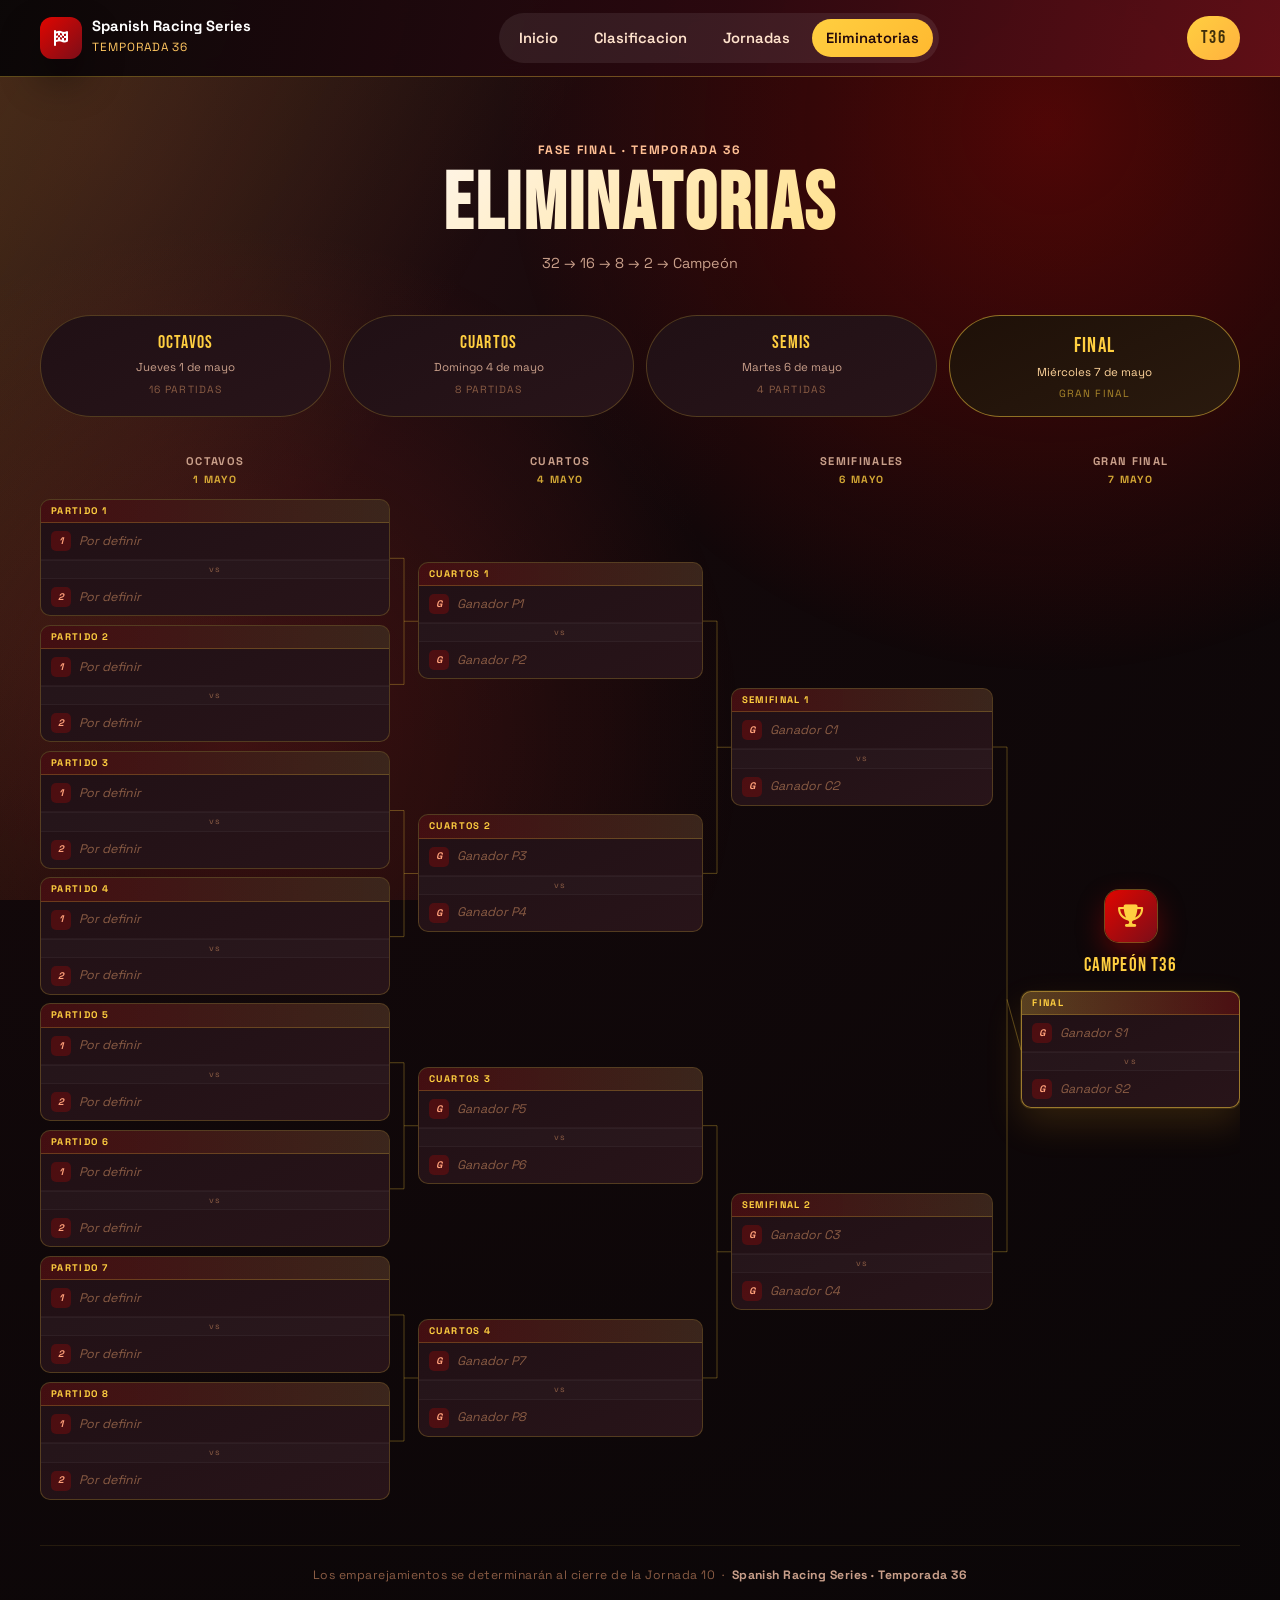
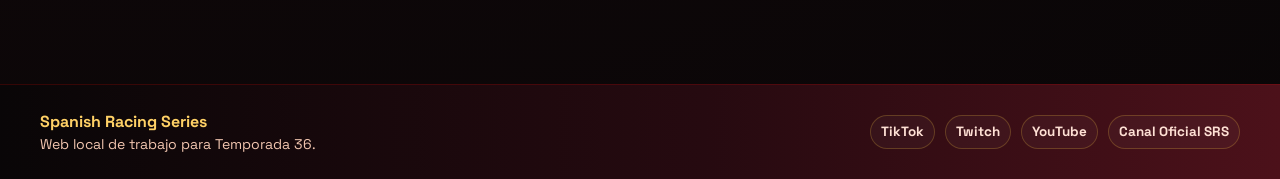
==== eliminatorias.html @ 6d442cb9 "miercoles 29 de abril, ultima jornada antes de las eliminatorias. Subimos commit con eliminatorias c" ====
<!DOCTYPE html>
<html lang="es">

<head>
    <meta charset="UTF-8">
    <meta name="viewport" content="width=device-width, initial-scale=1.0">
    <title>Spanish Racing Series - Eliminatorias T36</title>
    <link rel="stylesheet" href="css/eliminatorias.css">
    <link rel="preconnect" href="https://fonts.googleapis.com">
    <link rel="preconnect" href="https://fonts.gstatic.com" crossorigin>
    <link href="https://fonts.googleapis.com/css2?family=Bebas+Neue&family=Space+Grotesk:wght@400;600;700&display=swap" rel="stylesheet">
    <link rel="stylesheet" href="https://cdnjs.cloudflare.com/ajax/libs/font-awesome/6.4.0/css/all.min.css">
</head>

<body>

    <div class="bg-layer" aria-hidden="true"></div>

    <!-- Header -->
    <header class="main-header">
        <div class="container header-wrap">
            <a class="brand" href="index.html">
                <span class="brand-mark"><i class="fas fa-flag-checkered"></i></span>
                <span class="brand-text">
                    <strong>Spanish Racing Series</strong>
                    <small>Temporada 36</small>
                </span>
            </a>
            <nav class="main-nav" aria-label="Principal">
                <a href="index.html">Inicio</a>
                <a href="index.html#clasificacion">Clasificacion</a>
                <a href="index.html#jornadas">Jornadas</a>
                <a href="eliminatorias.html" class="active">Eliminatorias</a>
            </nav>
            <div class="season-chip">T36</div>
        </div>
    </header>

    <main>
        <section class="elim-section">
            <div class="container">

                <!-- Cabecera -->
                <div class="elim-header">
                    <p class="elim-kicker">Fase final · Temporada 36</p>
                    <h1 class="elim-title">Eliminatorias</h1>
                    <p class="elim-sub">32 → 16 → 8 → 2 → Campeón</p>
                </div>

                <!-- Phase pills -->
                <div class="phases">
                    <div class="phase-pill">
                        <div class="phase-name">Octavos</div>
                        <div class="phase-date">Jueves 1 de mayo</div>
                        <div class="phase-icon">16 partidas</div>
                    </div>
                    <div class="phase-pill">
                        <div class="phase-name">Cuartos</div>
                        <div class="phase-date">Domingo 4 de mayo</div>
                        <div class="phase-icon">8 partidas</div>
                    </div>
                    <div class="phase-pill">
                        <div class="phase-name">Semis</div>
                        <div class="phase-date">Martes 6 de mayo</div>
                        <div class="phase-icon">4 partidas</div>
                    </div>
                    <div class="phase-pill phase-pill--final">
                        <div class="phase-name">Final</div>
                        <div class="phase-date">Miércoles 7 de mayo</div>
                        <div class="phase-icon">Gran Final</div>
                    </div>
                </div>

                <!-- Bracket -->
                <div class="bracket-wrap">
                    <div class="bracket">

                        <!-- ===== OCTAVOS ===== -->
                        <div class="col col--octavos">
                            <div class="col-label">Octavos <span>1 mayo</span></div>
                            <div class="match-group">

                                <div class="match" id="oct-1">
                                    <div class="match-header">Partido 1</div>
                                    <div class="match-slot tbd">
                                        <span class="slot-seed">1</span>
                                        <span class="slot-name">Por definir</span>
                                    </div>
                                    <div class="vs-divider">vs</div>
                                    <div class="match-slot tbd">
                                        <span class="slot-seed">2</span>
                                        <span class="slot-name">Por definir</span>
                                    </div>
                                </div>

                                <div class="match" id="oct-2">
                                    <div class="match-header">Partido 2</div>
                                    <div class="match-slot tbd">
                                        <span class="slot-seed">1</span>
                                        <span class="slot-name">Por definir</span>
                                    </div>
                                    <div class="vs-divider">vs</div>
                                    <div class="match-slot tbd">
                                        <span class="slot-seed">2</span>
                                        <span class="slot-name">Por definir</span>
                                    </div>
                                </div>

                                <div class="match" id="oct-3">
                                    <div class="match-header">Partido 3</div>
                                    <div class="match-slot tbd">
                                        <span class="slot-seed">1</span>
                                        <span class="slot-name">Por definir</span>
                                    </div>
                                    <div class="vs-divider">vs</div>
                                    <div class="match-slot tbd">
                                        <span class="slot-seed">2</span>
                                        <span class="slot-name">Por definir</span>
                                    </div>
                                </div>

                                <div class="match" id="oct-4">
                                    <div class="match-header">Partido 4</div>
                                    <div class="match-slot tbd">
                                        <span class="slot-seed">1</span>
                                        <span class="slot-name">Por definir</span>
                                    </div>
                                    <div class="vs-divider">vs</div>
                                    <div class="match-slot tbd">
                                        <span class="slot-seed">2</span>
                                        <span class="slot-name">Por definir</span>
                                    </div>
                                </div>

                                <div class="match" id="oct-5">
                                    <div class="match-header">Partido 5</div>
                                    <div class="match-slot tbd">
                                        <span class="slot-seed">1</span>
                                        <span class="slot-name">Por definir</span>
                                    </div>
                                    <div class="vs-divider">vs</div>
                                    <div class="match-slot tbd">
                                        <span class="slot-seed">2</span>
                                        <span class="slot-name">Por definir</span>
                                    </div>
                                </div>

                                <div class="match" id="oct-6">
                                    <div class="match-header">Partido 6</div>
                                    <div class="match-slot tbd">
                                        <span class="slot-seed">1</span>
                                        <span class="slot-name">Por definir</span>
                                    </div>
                                    <div class="vs-divider">vs</div>
                                    <div class="match-slot tbd">
                                        <span class="slot-seed">2</span>
                                        <span class="slot-name">Por definir</span>
                                    </div>
                                </div>

                                <div class="match" id="oct-7">
                                    <div class="match-header">Partido 7</div>
                                    <div class="match-slot tbd">
                                        <span class="slot-seed">1</span>
                                        <span class="slot-name">Por definir</span>
                                    </div>
                                    <div class="vs-divider">vs</div>
                                    <div class="match-slot tbd">
                                        <span class="slot-seed">2</span>
                                        <span class="slot-name">Por definir</span>
                                    </div>
                                </div>

                                <div class="match" id="oct-8">
                                    <div class="match-header">Partido 8</div>
                                    <div class="match-slot tbd">
                                        <span class="slot-seed">1</span>
                                        <span class="slot-name">Por definir</span>
                                    </div>
                                    <div class="vs-divider">vs</div>
                                    <div class="match-slot tbd">
                                        <span class="slot-seed">2</span>
                                        <span class="slot-name">Por definir</span>
                                    </div>
                                </div>

                            </div>
                        </div>

                        <!-- Conector Octavos → Cuartos -->
                        <div class="connector-col" id="conn-oct-cua"></div>

                        <!-- ===== CUARTOS ===== -->
                        <div class="col col--cuartos">
                            <div class="col-label">Cuartos <span>4 mayo</span></div>
                            <div class="match-group">

                                <div class="match" id="cua-1">
                                    <div class="match-header">Cuartos 1</div>
                                    <div class="match-slot tbd">
                                        <span class="slot-seed">G</span>
                                        <span class="slot-name">Ganador P1</span>
                                    </div>
                                    <div class="vs-divider">vs</div>
                                    <div class="match-slot tbd">
                                        <span class="slot-seed">G</span>
                                        <span class="slot-name">Ganador P2</span>
                                    </div>
                                </div>

                                <div class="match" id="cua-2">
                                    <div class="match-header">Cuartos 2</div>
                                    <div class="match-slot tbd">
                                        <span class="slot-seed">G</span>
                                        <span class="slot-name">Ganador P3</span>
                                    </div>
                                    <div class="vs-divider">vs</div>
                                    <div class="match-slot tbd">
                                        <span class="slot-seed">G</span>
                                        <span class="slot-name">Ganador P4</span>
                                    </div>
                                </div>

                                <div class="match" id="cua-3">
                                    <div class="match-header">Cuartos 3</div>
                                    <div class="match-slot tbd">
                                        <span class="slot-seed">G</span>
                                        <span class="slot-name">Ganador P5</span>
                                    </div>
                                    <div class="vs-divider">vs</div>
                                    <div class="match-slot tbd">
                                        <span class="slot-seed">G</span>
                                        <span class="slot-name">Ganador P6</span>
                                    </div>
                                </div>

                                <div class="match" id="cua-4">
                                    <div class="match-header">Cuartos 4</div>
                                    <div class="match-slot tbd">
                                        <span class="slot-seed">G</span>
                                        <span class="slot-name">Ganador P7</span>
                                    </div>
                                    <div class="vs-divider">vs</div>
                                    <div class="match-slot tbd">
                                        <span class="slot-seed">G</span>
                                        <span class="slot-name">Ganador P8</span>
                                    </div>
                                </div>

                            </div>
                        </div>

                        <!-- Conector Cuartos → Semis -->
                        <div class="connector-col" id="conn-cua-sem"></div>

                        <!-- ===== SEMIS ===== -->
                        <div class="col col--semis">
                            <div class="col-label">Semifinales <span>6 mayo</span></div>
                            <div class="match-group">

                                <div class="match" id="sem-1">
                                    <div class="match-header">Semifinal 1</div>
                                    <div class="match-slot tbd">
                                        <span class="slot-seed">G</span>
                                        <span class="slot-name">Ganador C1</span>
                                    </div>
                                    <div class="vs-divider">vs</div>
                                    <div class="match-slot tbd">
                                        <span class="slot-seed">G</span>
                                        <span class="slot-name">Ganador C2</span>
                                    </div>
                                </div>

                                <div class="match" id="sem-2">
                                    <div class="match-header">Semifinal 2</div>
                                    <div class="match-slot tbd">
                                        <span class="slot-seed">G</span>
                                        <span class="slot-name">Ganador C3</span>
                                    </div>
                                    <div class="vs-divider">vs</div>
                                    <div class="match-slot tbd">
                                        <span class="slot-seed">G</span>
                                        <span class="slot-name">Ganador C4</span>
                                    </div>
                                </div>

                            </div>
                        </div>

                        <!-- Conector Semis → Final -->
                        <div class="connector-col" id="conn-sem-fin"></div>

                        <!-- ===== FINAL ===== -->
                        <div class="col col--final">
                            <div class="col-label">Gran Final <span>7 mayo</span></div>
                            <div class="final-wrap">
                                <div class="trophy" aria-hidden="true">
                                    <i class="fas fa-trophy"></i>
                                </div>
                                <div class="final-title">Campeón T36</div>
                                <div class="match match--final" id="fin-1">
                                    <div class="match-header match-header--final">Final</div>
                                    <div class="match-slot tbd">
                                        <span class="slot-seed">G</span>
                                        <span class="slot-name">Ganador S1</span>
                                    </div>
                                    <div class="vs-divider">vs</div>
                                    <div class="match-slot tbd">
                                        <span class="slot-seed">G</span>
                                        <span class="slot-name">Ganador S2</span>
                                    </div>
                                </div>
                            </div>
                        </div>

                    </div><!-- /.bracket -->
                </div><!-- /.bracket-wrap -->

                <p class="bracket-note">
                    Los emparejamientos se determinarán al cierre de la Jornada 10 &nbsp;·&nbsp;
                    <strong>Spanish Racing Series · Temporada 36</strong>
                </p>

            </div><!-- /.container -->
        </section>
    </main>

    <!-- Footer -->
    <footer class="main-footer">
        <div class="container footer-wrap">
            <div>
                <strong>Spanish Racing Series</strong>
                <p>Web local de trabajo para Temporada 36.</p>
            </div>
            <div class="footer-links">
                <a href="https://www.tiktok.com/@calvo.plan?_r=1&_t=ZN-93aEsFGNWVi" target="_blank" rel="noopener noreferrer">TikTok</a>
                <a href="https://www.twitch.tv/sergiote_g20" target="_blank" rel="noopener noreferrer">Twitch</a>
                <a href="https://youtube.com/@spanishracingseries?si=9LkAzkI-EK1h5c3W" target="_blank" rel="noopener noreferrer">YouTube</a>
                <a href="https://discord.gg/anDChwwQA" target="_blank" rel="noopener noreferrer">Canal Oficial SRS</a>
            </div>
        </div>
    </footer>

    <script src="js/eliminatorias.js"></script>

</body>
</html>
---- css/eliminatorias.css ----
/* ========================================
   SPANISH RACING SERIES - ELIMINATORIAS T36
   ======================================== */

:root {
    --ink-900: #f8efe7;
    --ink-800: #e4d2c5;
    --ink-700: #c99f8a;
    --ink-600: #8a5c44;
    --bg-950: #090607;
    --bg-900: #13090b;
    --bg-850: #1b0d11;
    --card-900: #201015;
    --card-850: #281419;
    --red-500: #e10600;
    --red-400: #ff3b30;
    --gold-500: #ffcf40;
    --gold-400: #ffd166;
    --border: rgba(255, 207, 64, 0.22);
    --border-bright: rgba(255, 207, 64, 0.6);
    --shadow-soft: 0 20px 40px rgba(0, 0, 0, 0.45);
    --shadow-strong: 0 24px 70px rgba(0, 0, 0, 0.6);
    --radius-xl: 26px;
    --radius-md: 14px;
    --radius-sm: 10px;
    --transition: all 0.25s ease;
}

* {
    margin: 0;
    padding: 0;
    box-sizing: border-box;
}

html { scroll-behavior: smooth; }

body {
    font-family: 'Space Grotesk', sans-serif;
    color: var(--ink-900);
    background: radial-gradient(circle at 8% 8%, #2a0f13 0%, #12080a 35%, #090607 100%);
    line-height: 1.5;
    min-height: 100vh;
}

.bg-layer {
    position: fixed;
    inset: 0;
    pointer-events: none;
    z-index: -1;
    background:
        radial-gradient(circle at 82% 14%, rgba(225, 6, 0, 0.3), transparent 42%),
        radial-gradient(circle at 18% 82%, rgba(255, 59, 48, 0.18), transparent 40%),
        linear-gradient(120deg, rgba(255, 207, 64, 0.16) 0%, transparent 35%);
}

.container {
    width: min(1200px, calc(100% - 2.4rem));
    margin-inline: auto;
}

/* ===== HEADER (reutiliza estilos de styles.css) ===== */
.main-header {
    position: sticky;
    top: 0;
    z-index: 20;
    backdrop-filter: blur(10px);
    background: linear-gradient(105deg, rgba(9,6,7,0.95) 0%, rgba(43,9,16,0.92) 56%, rgba(100,16,24,0.9) 100%);
    border-bottom: 1px solid rgba(255, 207, 64, 0.35);
}

.header-wrap {
    min-height: 76px;
    display: grid;
    grid-template-columns: auto 1fr auto;
    align-items: center;
    gap: 18px;
}

.brand {
    display: inline-flex;
    align-items: center;
    gap: 10px;
    color: #fff;
    text-decoration: none;
}

.brand-mark {
    width: 42px;
    height: 42px;
    display: grid;
    place-items: center;
    border-radius: 12px;
    background: linear-gradient(135deg, var(--red-500), #7b0d18);
    color: #fff;
    box-shadow: var(--shadow-soft);
}

.brand-text strong { display: block; font-size: 0.92rem; line-height: 1.1; }
.brand-text small  { color: #ffc761; font-size: 0.74rem; letter-spacing: 0.08em; text-transform: uppercase; }

.main-nav {
    justify-self: center;
    display: flex;
    align-items: center;
    gap: 8px;
    background: rgba(255, 255, 255, 0.08);
    border-radius: 999px;
    padding: 6px;
}

.main-nav a {
    text-decoration: none;
    color: #ffe2cc;
    font-weight: 600;
    font-size: 0.92rem;
    padding: 8px 14px;
    border-radius: 999px;
    transition: var(--transition);
}

.main-nav a:hover,
.main-nav a.active {
    color: #21070b;
    background: linear-gradient(135deg, var(--gold-500), #ffb930);
}

.season-chip {
    border-radius: 999px;
    padding: 9px 14px;
    font-family: 'Bebas Neue', sans-serif;
    font-size: 1.1rem;
    letter-spacing: 0.08em;
    background: linear-gradient(135deg, var(--gold-500), #ffb13e);
    color: #3f2f0b;
}

/* ===== SECTION ===== */
.elim-section {
    padding: 64px 0 80px;
}

/* ===== CABECERA ===== */
.elim-header {
    text-align: center;
    margin-bottom: 40px;
}

.elim-kicker {
    font-size: 0.76rem;
    text-transform: uppercase;
    letter-spacing: 0.14em;
    color: #ffbf94;
    margin-bottom: 8px;
    font-weight: 700;
}

.elim-title {
    font-family: 'Bebas Neue', sans-serif;
    font-size: clamp(3rem, 7vw, 5rem);
    letter-spacing: 0.03em;
    line-height: 0.95;
    background: linear-gradient(135deg, #fff5e8 30%, var(--gold-500));
    -webkit-background-clip: text;
    -webkit-text-fill-color: transparent;
    background-clip: text;
    margin-bottom: 10px;
}

.elim-sub {
    color: var(--ink-700);
    font-size: 0.9rem;
}

/* ===== PHASE PILLS ===== */
.phases {
    display: grid;
    grid-template-columns: repeat(4, 1fr);
    gap: 12px;
    margin-bottom: 36px;
}

.phase-pill {
    text-align: center;
    padding: 14px 10px;
    border-radius: 999px;
    border: 1px solid var(--border);
    background: linear-gradient(155deg, var(--card-900), var(--card-850));
    transition: var(--transition);
}

.phase-pill:hover {
    border-color: var(--border-bright);
    transform: translateY(-2px);
    box-shadow: 0 8px 24px rgba(0,0,0,0.3);
}

.phase-pill--final {
    border-color: rgba(255, 207, 64, 0.5);
    background: linear-gradient(155deg, #1e1008, #2a1a0e);
}

.phase-pill .phase-name {
    font-family: 'Bebas Neue', sans-serif;
    font-size: 1.1rem;
    letter-spacing: 0.06em;
    color: var(--gold-500);
}

.phase-pill--final .phase-name {
    font-size: 1.3rem;
}

.phase-pill .phase-date {
    font-size: 0.72rem;
    color: var(--ink-700);
    margin-top: 3px;
}

.phase-pill--final .phase-date {
    color: #ffd59c;
}

.phase-pill .phase-icon {
    font-size: 0.65rem;
    letter-spacing: 0.1em;
    text-transform: uppercase;
    color: var(--ink-600);
    margin-top: 5px;
}

.phase-pill--final .phase-icon {
    color: rgba(255, 207, 64, 0.6);
}

/* ===== BRACKET WRAP ===== */
.bracket-wrap {
    overflow-x: auto;
    padding-bottom: 12px;
}

.bracket {
    display: flex;
    align-items: stretch;
    min-width: 860px;
    gap: 0;
}

/* ===== COL LABELS ===== */
.col-label {
    font-size: 0.7rem;
    text-transform: uppercase;
    letter-spacing: 0.12em;
    color: var(--ink-700);
    font-weight: 700;
    text-align: center;
    margin-bottom: 10px;
    padding: 0 4px;
}

.col-label span {
    display: block;
    color: var(--gold-500);
    font-size: 0.65rem;
    margin-top: 2px;
    opacity: 0.8;
}

/* ===== COLUMNS ===== */
.col {
    display: flex;
    flex-direction: column;
    flex: 1;
    min-width: 0;
}

.col--octavos { flex: 1.6; }
.col--cuartos { flex: 1.3; }
.col--semis   { flex: 1.2; }
.col--final   { flex: 1; }

.match-group {
    display: flex;
    flex-direction: column;
    flex: 1;
    justify-content: space-around;
    gap: 6px;
}

/* ===== CONNECTOR COLUMNS ===== */
.connector-col {
    width: 28px;
    flex-shrink: 0;
    position: relative;
}

/* ===== MATCH CARD ===== */
.match {
    border-radius: var(--radius-sm);
    overflow: hidden;
    border: 1px solid var(--border);
    background: linear-gradient(155deg, var(--card-900), var(--card-850));
    transition: var(--transition);
}

.match:hover {
    border-color: rgba(255, 207, 64, 0.45);
    box-shadow: 0 8px 24px rgba(0, 0, 0, 0.4);
    transform: translateY(-1px);
}

.match-header {
    background: linear-gradient(90deg, rgba(225, 6, 0, 0.18), rgba(255, 207, 64, 0.1));
    border-bottom: 1px solid var(--border);
    padding: 4px 10px;
    font-size: 0.6rem;
    letter-spacing: 0.14em;
    text-transform: uppercase;
    color: var(--gold-500);
    font-weight: 700;
}

.match-header--final {
    background: linear-gradient(90deg, rgba(255, 207, 64, 0.25), rgba(225, 6, 0, 0.2));
}

.match-slot {
    display: flex;
    align-items: center;
    gap: 8px;
    padding: 8px 10px;
    font-size: 0.78rem;
    font-weight: 600;
    color: var(--ink-800);
    border-bottom: 1px solid rgba(255, 255, 255, 0.04);
    min-height: 34px;
    transition: background 0.15s;
}

.match-slot:last-child { border-bottom: none; }
.match-slot.tbd { color: var(--ink-600); font-style: italic; font-weight: 400; }

/* Cuando el slot tiene ganador definido */
.match-slot.winner {
    color: #fff3e8;
    font-style: normal;
    font-weight: 700;
    background: rgba(255, 207, 64, 0.06);
}

.slot-seed {
    width: 20px;
    height: 20px;
    border-radius: 5px;
    background: rgba(225, 6, 0, 0.22);
    display: grid;
    place-items: center;
    font-size: 0.6rem;
    font-weight: 700;
    color: #ffa07a;
    flex-shrink: 0;
}

.match-slot.winner .slot-seed {
    background: rgba(255, 207, 64, 0.2);
    color: var(--gold-500);
}

.slot-name {
    flex: 1;
    overflow: hidden;
    text-overflow: ellipsis;
    white-space: nowrap;
}

.vs-divider {
    text-align: center;
    font-size: 0.55rem;
    letter-spacing: 0.14em;
    color: var(--ink-600);
    padding: 2px 0;
    background: rgba(255, 255, 255, 0.015);
    border-top: 1px solid rgba(255, 255, 255, 0.04);
    border-bottom: 1px solid rgba(255, 255, 255, 0.04);
}

/* ===== FINAL ===== */
.final-wrap {
    display: flex;
    flex-direction: column;
    align-items: center;
    justify-content: center;
    gap: 10px;
    flex: 1;
    padding: 8px 0;
}

.trophy {
    width: 52px;
    height: 52px;
    border-radius: 14px;
    background: linear-gradient(135deg, var(--red-500), #7b0d18);
    display: grid;
    place-items: center;
    box-shadow: 0 0 0 1px rgba(255, 207, 64, 0.35), 0 12px 28px rgba(225, 6, 0, 0.35);
    font-size: 1.4rem;
    color: var(--gold-500);
}

.final-title {
    font-family: 'Bebas Neue', sans-serif;
    font-size: 1.2rem;
    letter-spacing: 0.06em;
    color: var(--gold-500);
    text-align: center;
}

.match--final {
    width: 100%;
    border-color: rgba(255, 207, 64, 0.55);
    box-shadow:
        0 0 0 1px rgba(255, 207, 64, 0.12),
        0 16px 36px rgba(255, 176, 32, 0.15);
    animation: finalpulse 2.6s ease-in-out infinite;
}

@keyframes finalpulse {
    0%, 100% {
        box-shadow: 0 0 0 1px rgba(255,207,64,0.12), 0 16px 36px rgba(255,176,32,0.12);
    }
    50% {
        box-shadow: 0 0 0 1px rgba(255,207,64,0.3), 0 20px 44px rgba(255,176,32,0.22);
    }
}

@media (prefers-reduced-motion: reduce) {
    .match--final { animation: none; }
}

/* ===== CONNECTORS (SVG dibujados por JS) ===== */
.connector-col svg {
    width: 100%;
    height: 100%;
    overflow: visible;
}

/* ===== BRACKET NOTE ===== */
.bracket-note {
    text-align: center;
    margin-top: 32px;
    font-size: 0.76rem;
    color: var(--ink-600);
    border-top: 1px solid rgba(255, 207, 64, 0.1);
    padding-top: 20px;
    letter-spacing: 0.04em;
}

.bracket-note strong { color: var(--ink-700); }

/* ===== FOOTER ===== */
.main-footer {
    margin-top: 20px;
    border-top: 1px solid rgba(225, 6, 0, 0.2);
    background: linear-gradient(90deg, #090607 0%, #260a10 55%, #4c111a 100%);
}

.footer-wrap {
    min-height: 94px;
    display: flex;
    justify-content: space-between;
    align-items: center;
    gap: 16px;
}

.footer-wrap p  { color: #f1c5af; font-size: 0.88rem; }
.footer-wrap strong { color: var(--gold-400); }

.footer-links { display: flex; gap: 10px; flex-wrap: wrap; }

.footer-links a {
    text-decoration: none;
    color: #ffe1d5;
    font-weight: 700;
    font-size: 0.84rem;
    padding: 6px 10px;
    border-radius: 999px;
    border: 1px solid rgba(255, 207, 64, 0.22);
    background: rgba(255, 255, 255, 0.03);
    transition: var(--transition);
}

.footer-links a:hover {
    color: var(--gold-400);
    border-color: rgba(255, 207, 64, 0.5);
    background: rgba(255, 207, 64, 0.12);
}

/* ===== RESPONSIVE ===== */
@media (max-width: 980px) {
    .header-wrap { grid-template-columns: 1fr; padding: 12px 0; }
    .main-nav { justify-self: start; }
    .season-chip { justify-self: start; }
    .phases { grid-template-columns: repeat(2, 1fr); }
}

@media (max-width: 640px) {
    .elim-section { padding: 40px 0 60px; }
    .phases { grid-template-columns: repeat(2, 1fr); gap: 8px; }
    .footer-wrap { flex-direction: column; align-items: flex-start; padding: 18px 0; }
}
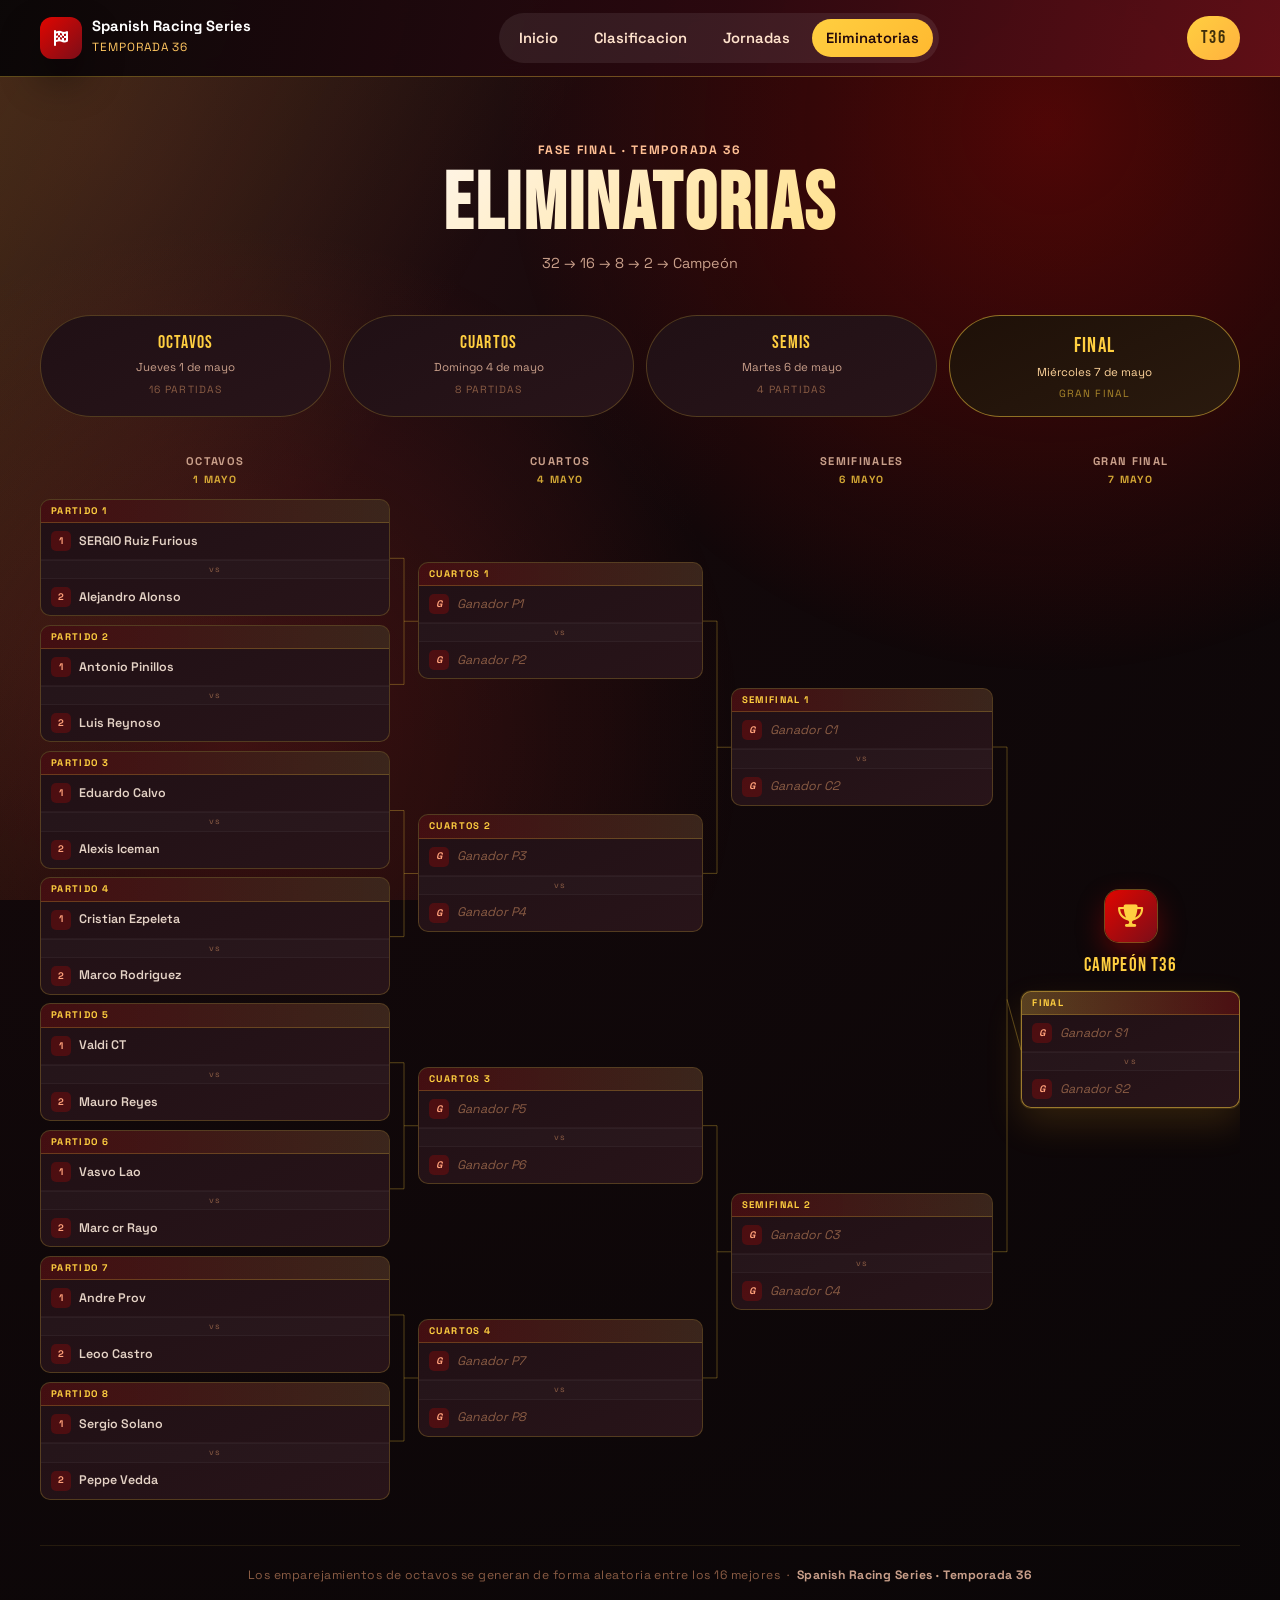
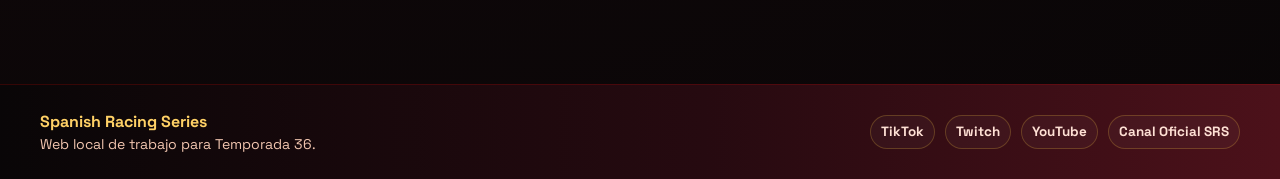
==== commit 43f958f2: "subimos web al infinityfree Co-authored-by: Copilot <copilot@github.com>" ====
--- a/eliminatorias.html
+++ b/eliminatorias.html
@@ -317,7 +317,7 @@
                 </div><!-- /.bracket-wrap -->
 
                 <p class="bracket-note">
-                    Los emparejamientos se determinarán al cierre de la Jornada 10 &nbsp;·&nbsp;
+                    Los emparejamientos de octavos se generan de forma aleatoria entre los 16 mejores &nbsp;·&nbsp;
                     <strong>Spanish Racing Series · Temporada 36</strong>
                 </p>
 
@@ -341,6 +341,7 @@
         </div>
     </footer>
 
+    <script src="js/data.js"></script>
     <script src="js/eliminatorias.js"></script>
 
 </body>
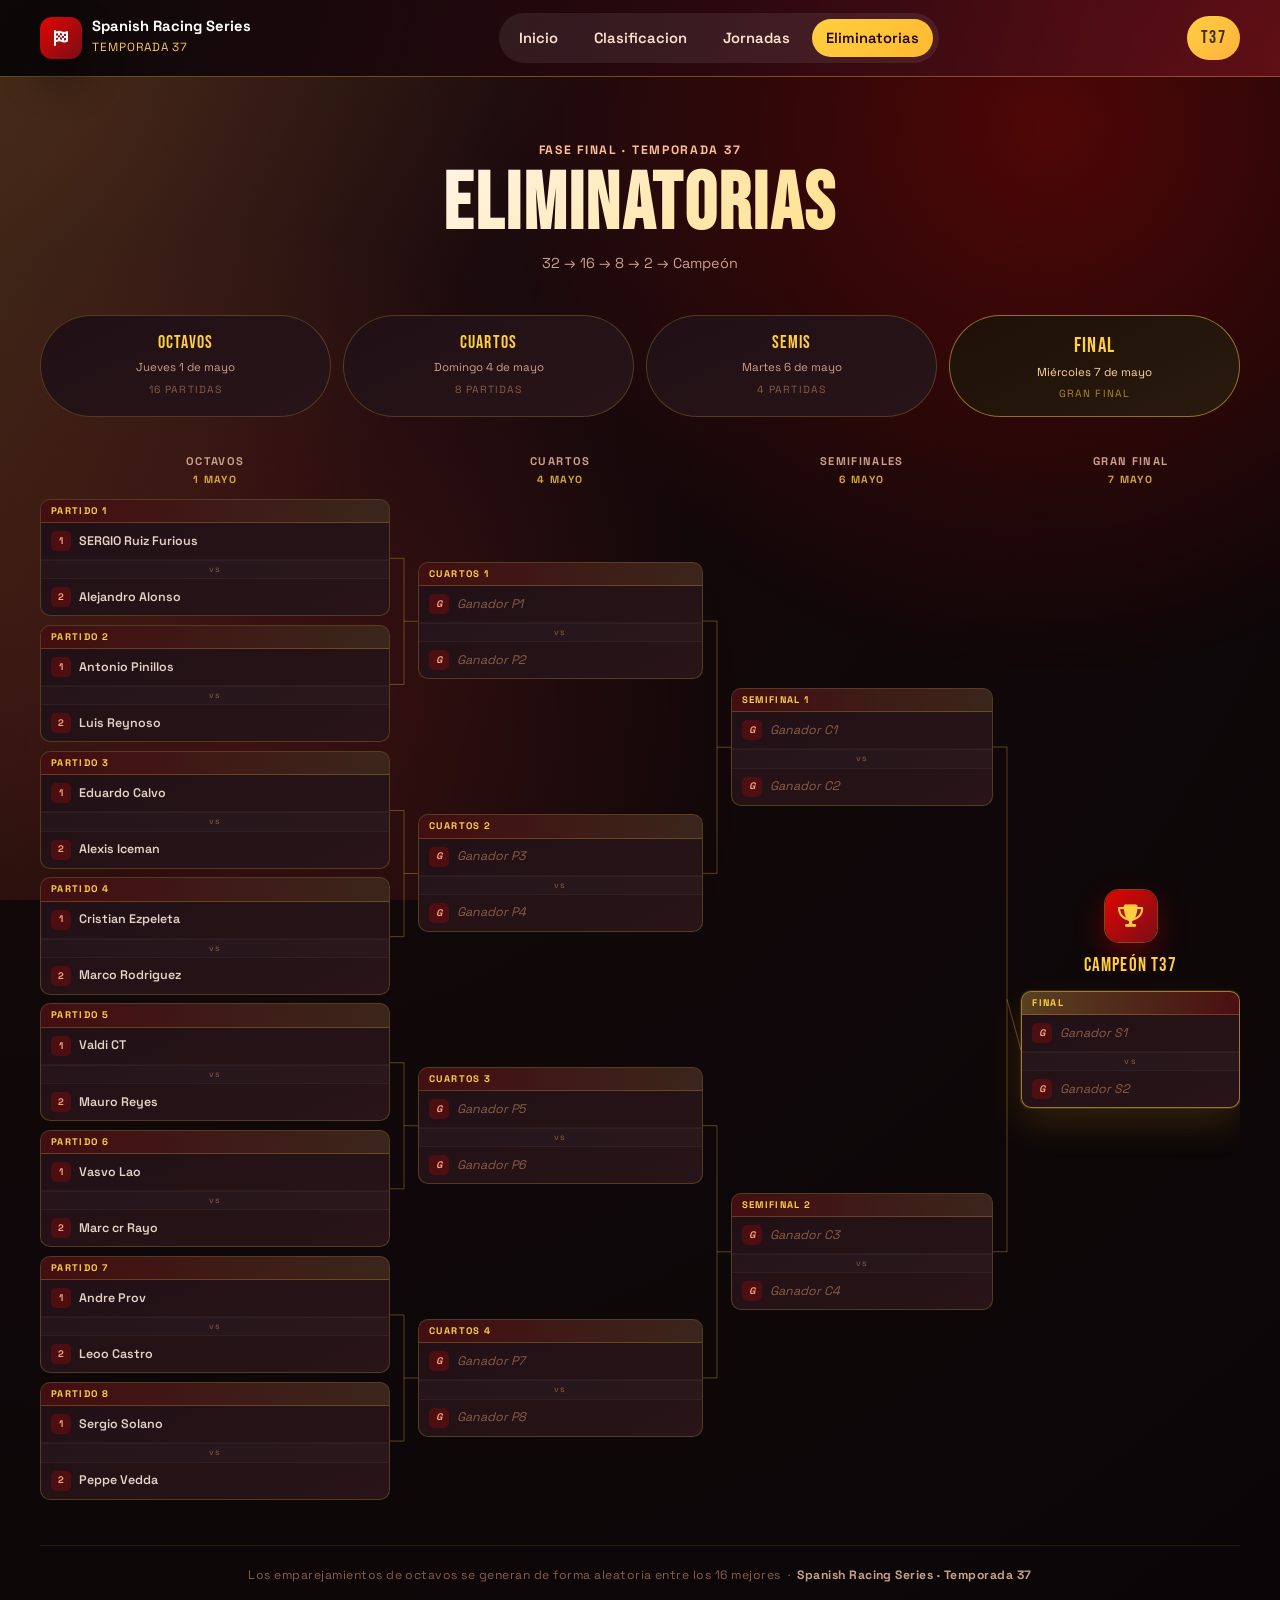
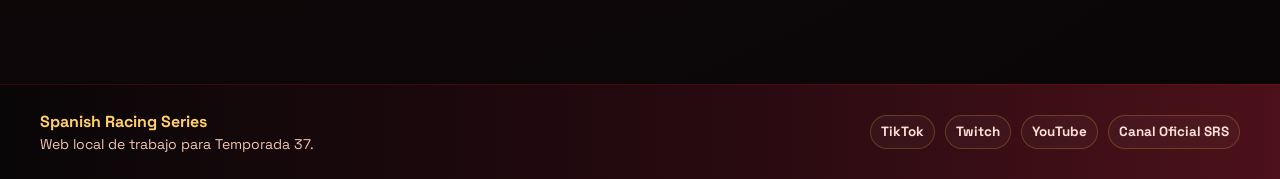
==== commit 77cd6e6c: "empezamos nueva season, T37" ====
--- a/eliminatorias.html
+++ b/eliminatorias.html
@@ -4,7 +4,7 @@
 <head>
     <meta charset="UTF-8">
     <meta name="viewport" content="width=device-width, initial-scale=1.0">
-    <title>Spanish Racing Series - Eliminatorias T36</title>
+    <title>Spanish Racing Series - Eliminatorias T37</title>
     <link rel="stylesheet" href="css/eliminatorias.css">
     <link rel="preconnect" href="https://fonts.googleapis.com">
     <link rel="preconnect" href="https://fonts.gstatic.com" crossorigin>
@@ -23,7 +23,7 @@
                 <span class="brand-mark"><i class="fas fa-flag-checkered"></i></span>
                 <span class="brand-text">
                     <strong>Spanish Racing Series</strong>
-                    <small>Temporada 36</small>
+                    <small>Temporada 37</small>
                 </span>
             </a>
             <nav class="main-nav" aria-label="Principal">
@@ -32,7 +32,7 @@
                 <a href="index.html#jornadas">Jornadas</a>
                 <a href="eliminatorias.html" class="active">Eliminatorias</a>
             </nav>
-            <div class="season-chip">T36</div>
+            <div class="season-chip">T37</div>
         </div>
     </header>
 
@@ -42,7 +42,7 @@
 
                 <!-- Cabecera -->
                 <div class="elim-header">
-                    <p class="elim-kicker">Fase final · Temporada 36</p>
+                    <p class="elim-kicker">Fase final · Temporada 37</p>
                     <h1 class="elim-title">Eliminatorias</h1>
                     <p class="elim-sub">32 → 16 → 8 → 2 → Campeón</p>
                 </div>
@@ -297,7 +297,7 @@
                                 <div class="trophy" aria-hidden="true">
                                     <i class="fas fa-trophy"></i>
                                 </div>
-                                <div class="final-title">Campeón T36</div>
+                                <div class="final-title">Campeón T37</div>
                                 <div class="match match--final" id="fin-1">
                                     <div class="match-header match-header--final">Final</div>
                                     <div class="match-slot tbd">
@@ -318,7 +318,7 @@
 
                 <p class="bracket-note">
                     Los emparejamientos de octavos se generan de forma aleatoria entre los 16 mejores &nbsp;·&nbsp;
-                    <strong>Spanish Racing Series · Temporada 36</strong>
+                    <strong>Spanish Racing Series · Temporada 37</strong>
                 </p>
 
             </div><!-- /.container -->
@@ -330,7 +330,7 @@
         <div class="container footer-wrap">
             <div>
                 <strong>Spanish Racing Series</strong>
-                <p>Web local de trabajo para Temporada 36.</p>
+                <p>Web local de trabajo para Temporada 37.</p>
             </div>
             <div class="footer-links">
                 <a href="https://www.tiktok.com/@calvo.plan?_r=1&_t=ZN-93aEsFGNWVi" target="_blank" rel="noopener noreferrer">TikTok</a>
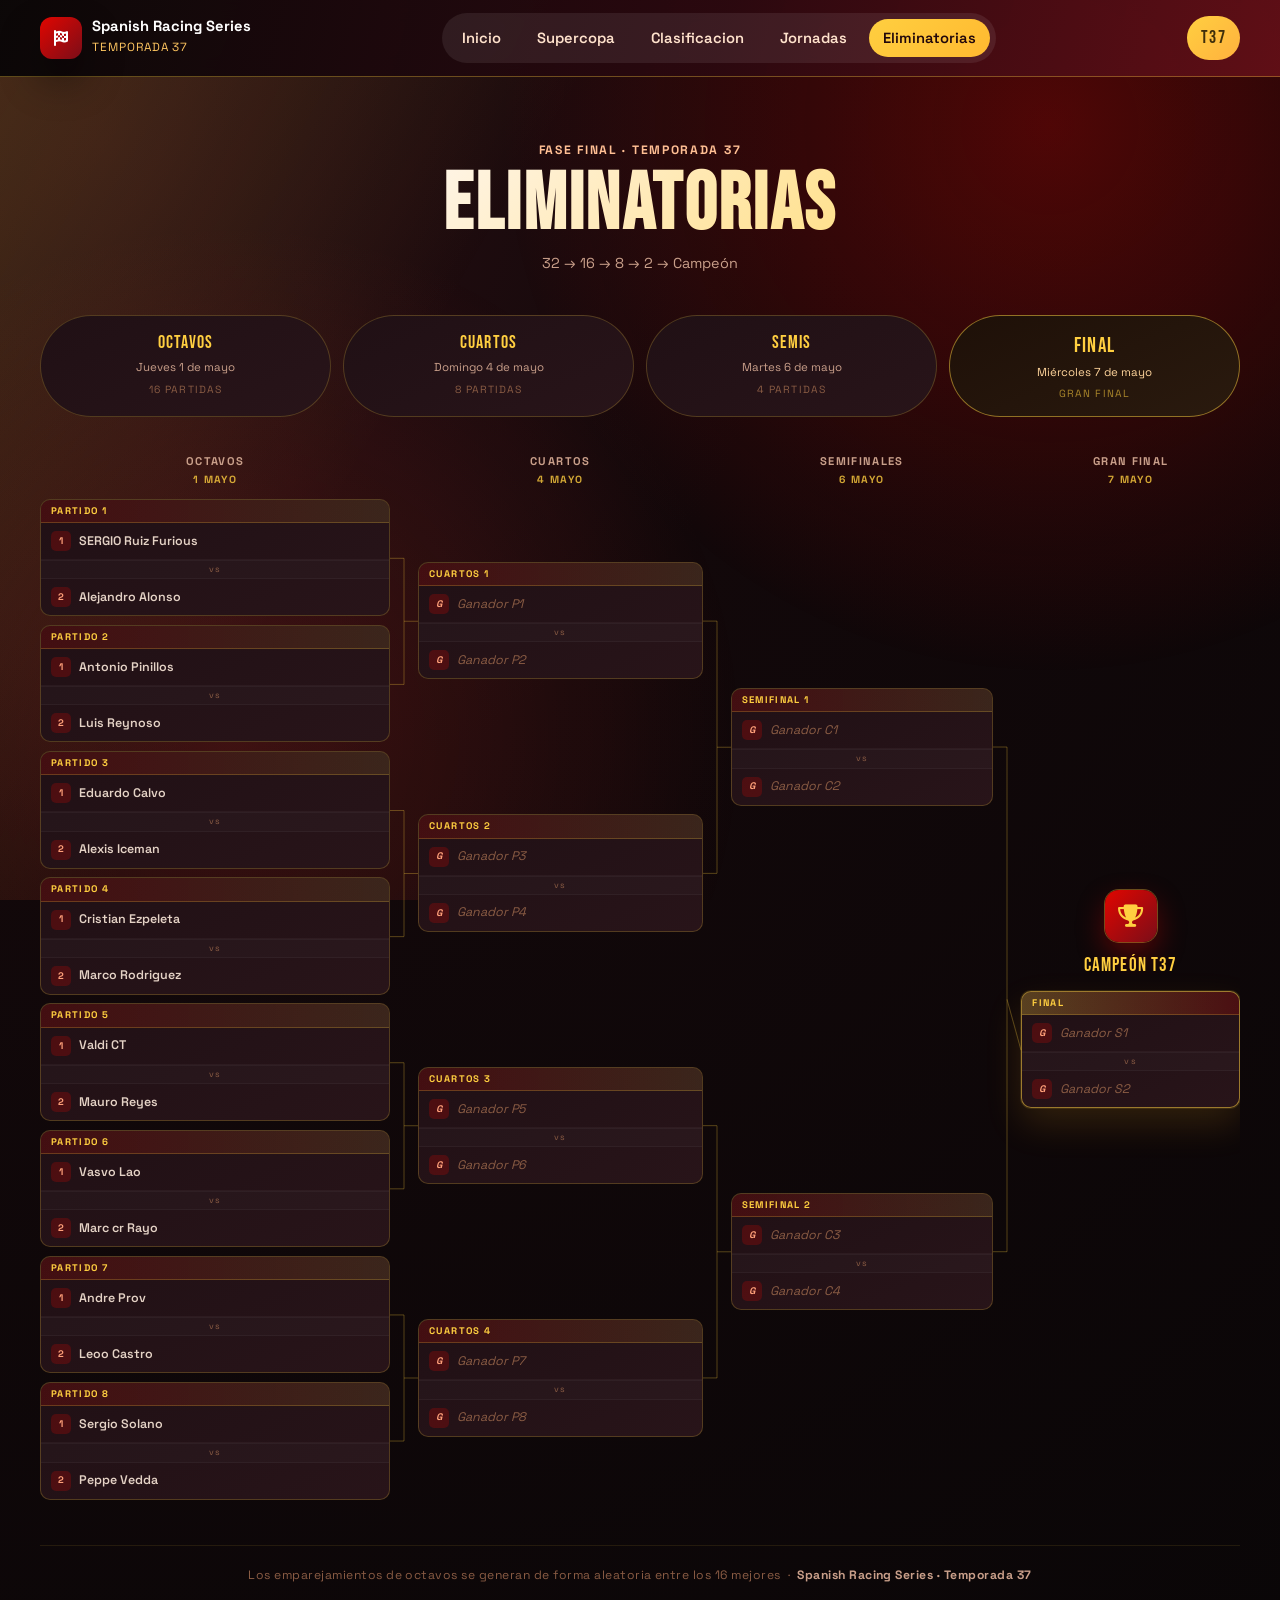
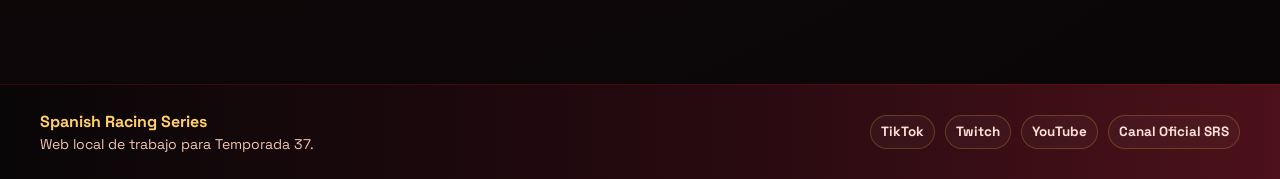
==== commit 641eac34: "empezamos jornada 1, lunes 11 de mayo" ====
--- a/eliminatorias.html
+++ b/eliminatorias.html
@@ -8,7 +8,8 @@
     <link rel="stylesheet" href="css/eliminatorias.css">
     <link rel="preconnect" href="https://fonts.googleapis.com">
     <link rel="preconnect" href="https://fonts.gstatic.com" crossorigin>
-    <link href="https://fonts.googleapis.com/css2?family=Bebas+Neue&family=Space+Grotesk:wght@400;600;700&display=swap" rel="stylesheet">
+    <link href="https://fonts.googleapis.com/css2?family=Bebas+Neue&family=Space+Grotesk:wght@400;600;700&display=swap"
+        rel="stylesheet">
     <link rel="stylesheet" href="https://cdnjs.cloudflare.com/ajax/libs/font-awesome/6.4.0/css/all.min.css">
 </head>
 
@@ -28,6 +29,7 @@
             </a>
             <nav class="main-nav" aria-label="Principal">
                 <a href="index.html">Inicio</a>
+                <a href="index.html#supercopa">Supercopa</a>
                 <a href="index.html#clasificacion">Clasificacion</a>
                 <a href="index.html#jornadas">Jornadas</a>
                 <a href="eliminatorias.html" class="active">Eliminatorias</a>
@@ -333,9 +335,11 @@
                 <p>Web local de trabajo para Temporada 37.</p>
             </div>
             <div class="footer-links">
-                <a href="https://www.tiktok.com/@calvo.plan?_r=1&_t=ZN-93aEsFGNWVi" target="_blank" rel="noopener noreferrer">TikTok</a>
+                <a href="https://www.tiktok.com/@calvo.plan?_r=1&_t=ZN-93aEsFGNWVi" target="_blank"
+                    rel="noopener noreferrer">TikTok</a>
                 <a href="https://www.twitch.tv/sergiote_g20" target="_blank" rel="noopener noreferrer">Twitch</a>
-                <a href="https://youtube.com/@spanishracingseries?si=9LkAzkI-EK1h5c3W" target="_blank" rel="noopener noreferrer">YouTube</a>
+                <a href="https://youtube.com/@spanishracingseries?si=9LkAzkI-EK1h5c3W" target="_blank"
+                    rel="noopener noreferrer">YouTube</a>
                 <a href="https://discord.gg/anDChwwQA" target="_blank" rel="noopener noreferrer">Canal Oficial SRS</a>
             </div>
         </div>
@@ -345,4 +349,5 @@
     <script src="js/eliminatorias.js"></script>
 
 </body>
+
 </html>
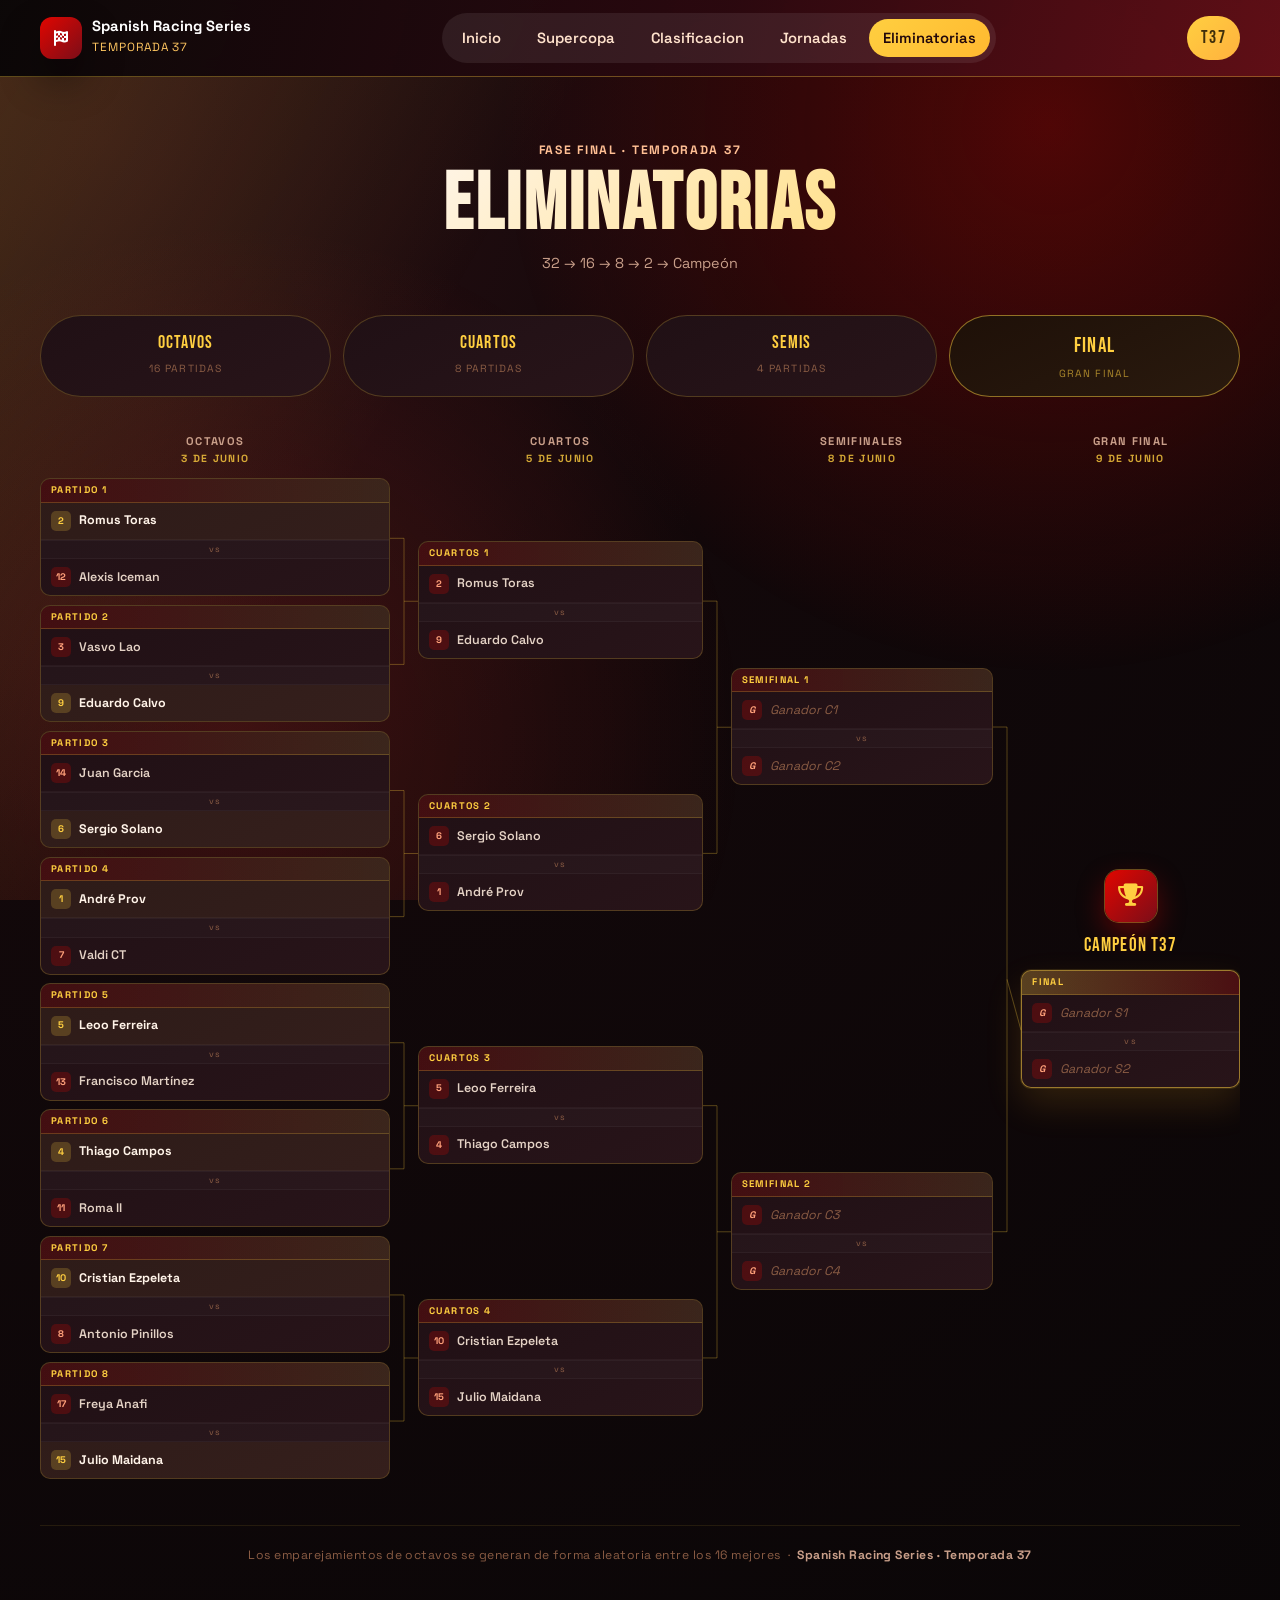
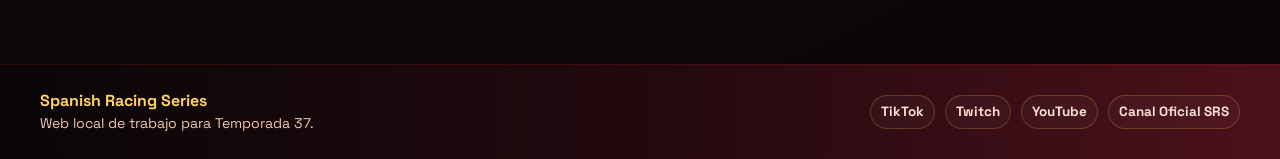
==== commit 124016ba: "subimos los cuartos de final" ====
--- a/eliminatorias.html
+++ b/eliminatorias.html
@@ -53,22 +53,18 @@
                 <div class="phases">
                     <div class="phase-pill">
                         <div class="phase-name">Octavos</div>
-                        <div class="phase-date">Jueves 1 de mayo</div>
                         <div class="phase-icon">16 partidas</div>
                     </div>
                     <div class="phase-pill">
                         <div class="phase-name">Cuartos</div>
-                        <div class="phase-date">Domingo 4 de mayo</div>
                         <div class="phase-icon">8 partidas</div>
                     </div>
                     <div class="phase-pill">
                         <div class="phase-name">Semis</div>
-                        <div class="phase-date">Martes 6 de mayo</div>
                         <div class="phase-icon">4 partidas</div>
                     </div>
                     <div class="phase-pill phase-pill--final">
                         <div class="phase-name">Final</div>
-                        <div class="phase-date">Miércoles 7 de mayo</div>
                         <div class="phase-icon">Gran Final</div>
                     </div>
                 </div>
@@ -79,110 +75,110 @@
 
                         <!-- ===== OCTAVOS ===== -->
                         <div class="col col--octavos">
-                            <div class="col-label">Octavos <span>1 mayo</span></div>
+                            <div class="col-label">Octavos <span>3 de junio</span></div>
                             <div class="match-group">
 
                                 <div class="match" id="oct-1">
                                     <div class="match-header">Partido 1</div>
-                                    <div class="match-slot tbd">
-                                        <span class="slot-seed">1</span>
-                                        <span class="slot-name">Por definir</span>
-                                    </div>
-                                    <div class="vs-divider">vs</div>
-                                    <div class="match-slot tbd">
+                                    <div class="match-slot">
                                         <span class="slot-seed">2</span>
-                                        <span class="slot-name">Por definir</span>
+                                        <span class="slot-name">Romus Toras</span>
+                                    </div>
+                                    <div class="vs-divider">vs</div>
+                                    <div class="match-slot">
+                                        <span class="slot-seed">12</span>
+                                        <span class="slot-name">Alexis Iceman</span>
                                     </div>
                                 </div>
 
                                 <div class="match" id="oct-2">
                                     <div class="match-header">Partido 2</div>
-                                    <div class="match-slot tbd">
-                                        <span class="slot-seed">1</span>
-                                        <span class="slot-name">Por definir</span>
-                                    </div>
-                                    <div class="vs-divider">vs</div>
-                                    <div class="match-slot tbd">
-                                        <span class="slot-seed">2</span>
-                                        <span class="slot-name">Por definir</span>
+                                    <div class="match-slot">
+                                        <span class="slot-seed">3</span>
+                                        <span class="slot-name">Vasvo Lao</span>
+                                    </div>
+                                    <div class="vs-divider">vs</div>
+                                    <div class="match-slot">
+                                        <span class="slot-seed">9</span>
+                                        <span class="slot-name">Eduardo Calvo</span>
                                     </div>
                                 </div>
 
                                 <div class="match" id="oct-3">
                                     <div class="match-header">Partido 3</div>
-                                    <div class="match-slot tbd">
-                                        <span class="slot-seed">1</span>
-                                        <span class="slot-name">Por definir</span>
-                                    </div>
-                                    <div class="vs-divider">vs</div>
-                                    <div class="match-slot tbd">
-                                        <span class="slot-seed">2</span>
-                                        <span class="slot-name">Por definir</span>
+                                    <div class="match-slot">
+                                        <span class="slot-seed">14</span>
+                                        <span class="slot-name">Juan Garcia</span>
+                                    </div>
+                                    <div class="vs-divider">vs</div>
+                                    <div class="match-slot">
+                                        <span class="slot-seed">6</span>
+                                        <span class="slot-name">Sergio Solano</span>
                                     </div>
                                 </div>
 
                                 <div class="match" id="oct-4">
                                     <div class="match-header">Partido 4</div>
-                                    <div class="match-slot tbd">
+                                    <div class="match-slot">
                                         <span class="slot-seed">1</span>
-                                        <span class="slot-name">Por definir</span>
-                                    </div>
-                                    <div class="vs-divider">vs</div>
-                                    <div class="match-slot tbd">
-                                        <span class="slot-seed">2</span>
-                                        <span class="slot-name">Por definir</span>
+                                        <span class="slot-name">André Prov</span>
+                                    </div>
+                                    <div class="vs-divider">vs</div>
+                                    <div class="match-slot">
+                                        <span class="slot-seed">7</span>
+                                        <span class="slot-name">Valdi CT</span>
                                     </div>
                                 </div>
 
                                 <div class="match" id="oct-5">
                                     <div class="match-header">Partido 5</div>
-                                    <div class="match-slot tbd">
-                                        <span class="slot-seed">1</span>
-                                        <span class="slot-name">Por definir</span>
-                                    </div>
-                                    <div class="vs-divider">vs</div>
-                                    <div class="match-slot tbd">
-                                        <span class="slot-seed">2</span>
-                                        <span class="slot-name">Por definir</span>
+                                    <div class="match-slot">
+                                        <span class="slot-seed">5</span>
+                                        <span class="slot-name">Leoo Ferreira</span>
+                                    </div>
+                                    <div class="vs-divider">vs</div>
+                                    <div class="match-slot">
+                                        <span class="slot-seed">13</span>
+                                        <span class="slot-name">Francisco Martínez</span>
                                     </div>
                                 </div>
 
                                 <div class="match" id="oct-6">
                                     <div class="match-header">Partido 6</div>
-                                    <div class="match-slot tbd">
-                                        <span class="slot-seed">1</span>
-                                        <span class="slot-name">Por definir</span>
-                                    </div>
-                                    <div class="vs-divider">vs</div>
-                                    <div class="match-slot tbd">
-                                        <span class="slot-seed">2</span>
-                                        <span class="slot-name">Por definir</span>
+                                    <div class="match-slot">
+                                        <span class="slot-seed">4</span>
+                                        <span class="slot-name">Thiago Campos</span>
+                                    </div>
+                                    <div class="vs-divider">vs</div>
+                                    <div class="match-slot">
+                                        <span class="slot-seed">11</span>
+                                        <span class="slot-name">Roma II</span>
                                     </div>
                                 </div>
 
                                 <div class="match" id="oct-7">
                                     <div class="match-header">Partido 7</div>
-                                    <div class="match-slot tbd">
-                                        <span class="slot-seed">1</span>
-                                        <span class="slot-name">Por definir</span>
-                                    </div>
-                                    <div class="vs-divider">vs</div>
-                                    <div class="match-slot tbd">
-                                        <span class="slot-seed">2</span>
-                                        <span class="slot-name">Por definir</span>
+                                    <div class="match-slot">
+                                        <span class="slot-seed">10</span>
+                                        <span class="slot-name">Cristian Ezpeleta</span>
+                                    </div>
+                                    <div class="vs-divider">vs</div>
+                                    <div class="match-slot">
+                                        <span class="slot-seed">8</span>
+                                        <span class="slot-name">Antonio Pinillos</span>
                                     </div>
                                 </div>
 
                                 <div class="match" id="oct-8">
                                     <div class="match-header">Partido 8</div>
-                                    <div class="match-slot tbd">
-                                        <span class="slot-seed">1</span>
-                                        <span class="slot-name">Por definir</span>
-                                    </div>
-                                    <div class="vs-divider">vs</div>
-                                    <div class="match-slot tbd">
-                                        <span class="slot-seed">2</span>
-                                        <span class="slot-name">Por definir</span>
+                                    <div class="match-slot">
+                                        <span class="slot-seed">17</span>
+                                        <span class="slot-name">Freya Anafi</span>
+                                    </div>
+                                    <div class="vs-divider">vs</div>
+                                    <div class="match-slot">
+                                        <span class="slot-seed">15</span>
+                                        <span class="slot-name">Julio Maidana</span>
                                     </div>
                                 </div>
 
@@ -194,18 +190,18 @@
 
                         <!-- ===== CUARTOS ===== -->
                         <div class="col col--cuartos">
-                            <div class="col-label">Cuartos <span>4 mayo</span></div>
+                            <div class="col-label">Cuartos <span>5 de junio</span></div>
                             <div class="match-group">
 
                                 <div class="match" id="cua-1">
                                     <div class="match-header">Cuartos 1</div>
                                     <div class="match-slot tbd">
-                                        <span class="slot-seed">G</span>
+                                        <span class="slot-seed">2</span>
                                         <span class="slot-name">Ganador P1</span>
                                     </div>
                                     <div class="vs-divider">vs</div>
                                     <div class="match-slot tbd">
-                                        <span class="slot-seed">G</span>
+                                        <span class="slot-seed">9</span>
                                         <span class="slot-name">Ganador P2</span>
                                     </div>
                                 </div>
@@ -213,12 +209,12 @@
                                 <div class="match" id="cua-2">
                                     <div class="match-header">Cuartos 2</div>
                                     <div class="match-slot tbd">
-                                        <span class="slot-seed">G</span>
+                                        <span class="slot-seed">6</span>
                                         <span class="slot-name">Ganador P3</span>
                                     </div>
                                     <div class="vs-divider">vs</div>
                                     <div class="match-slot tbd">
-                                        <span class="slot-seed">G</span>
+                                        <span class="slot-seed">1</span>
                                         <span class="slot-name">Ganador P4</span>
                                     </div>
                                 </div>
@@ -226,12 +222,12 @@
                                 <div class="match" id="cua-3">
                                     <div class="match-header">Cuartos 3</div>
                                     <div class="match-slot tbd">
-                                        <span class="slot-seed">G</span>
+                                        <span class="slot-seed">5</span>
                                         <span class="slot-name">Ganador P5</span>
                                     </div>
                                     <div class="vs-divider">vs</div>
                                     <div class="match-slot tbd">
-                                        <span class="slot-seed">G</span>
+                                        <span class="slot-seed">4</span>
                                         <span class="slot-name">Ganador P6</span>
                                     </div>
                                 </div>
@@ -239,12 +235,12 @@
                                 <div class="match" id="cua-4">
                                     <div class="match-header">Cuartos 4</div>
                                     <div class="match-slot tbd">
-                                        <span class="slot-seed">G</span>
+                                        <span class="slot-seed">10</span>
                                         <span class="slot-name">Ganador P7</span>
                                     </div>
                                     <div class="vs-divider">vs</div>
                                     <div class="match-slot tbd">
-                                        <span class="slot-seed">G</span>
+                                        <span class="slot-seed">15</span>
                                         <span class="slot-name">Ganador P8</span>
                                     </div>
                                 </div>
@@ -257,7 +253,7 @@
 
                         <!-- ===== SEMIS ===== -->
                         <div class="col col--semis">
-                            <div class="col-label">Semifinales <span>6 mayo</span></div>
+                            <div class="col-label">Semifinales <span>8 de junio</span></div>
                             <div class="match-group">
 
                                 <div class="match" id="sem-1">
@@ -294,7 +290,7 @@
 
                         <!-- ===== FINAL ===== -->
                         <div class="col col--final">
-                            <div class="col-label">Gran Final <span>7 mayo</span></div>
+                            <div class="col-label">Gran Final <span>9 de junio</span></div>
                             <div class="final-wrap">
                                 <div class="trophy" aria-hidden="true">
                                     <i class="fas fa-trophy"></i>
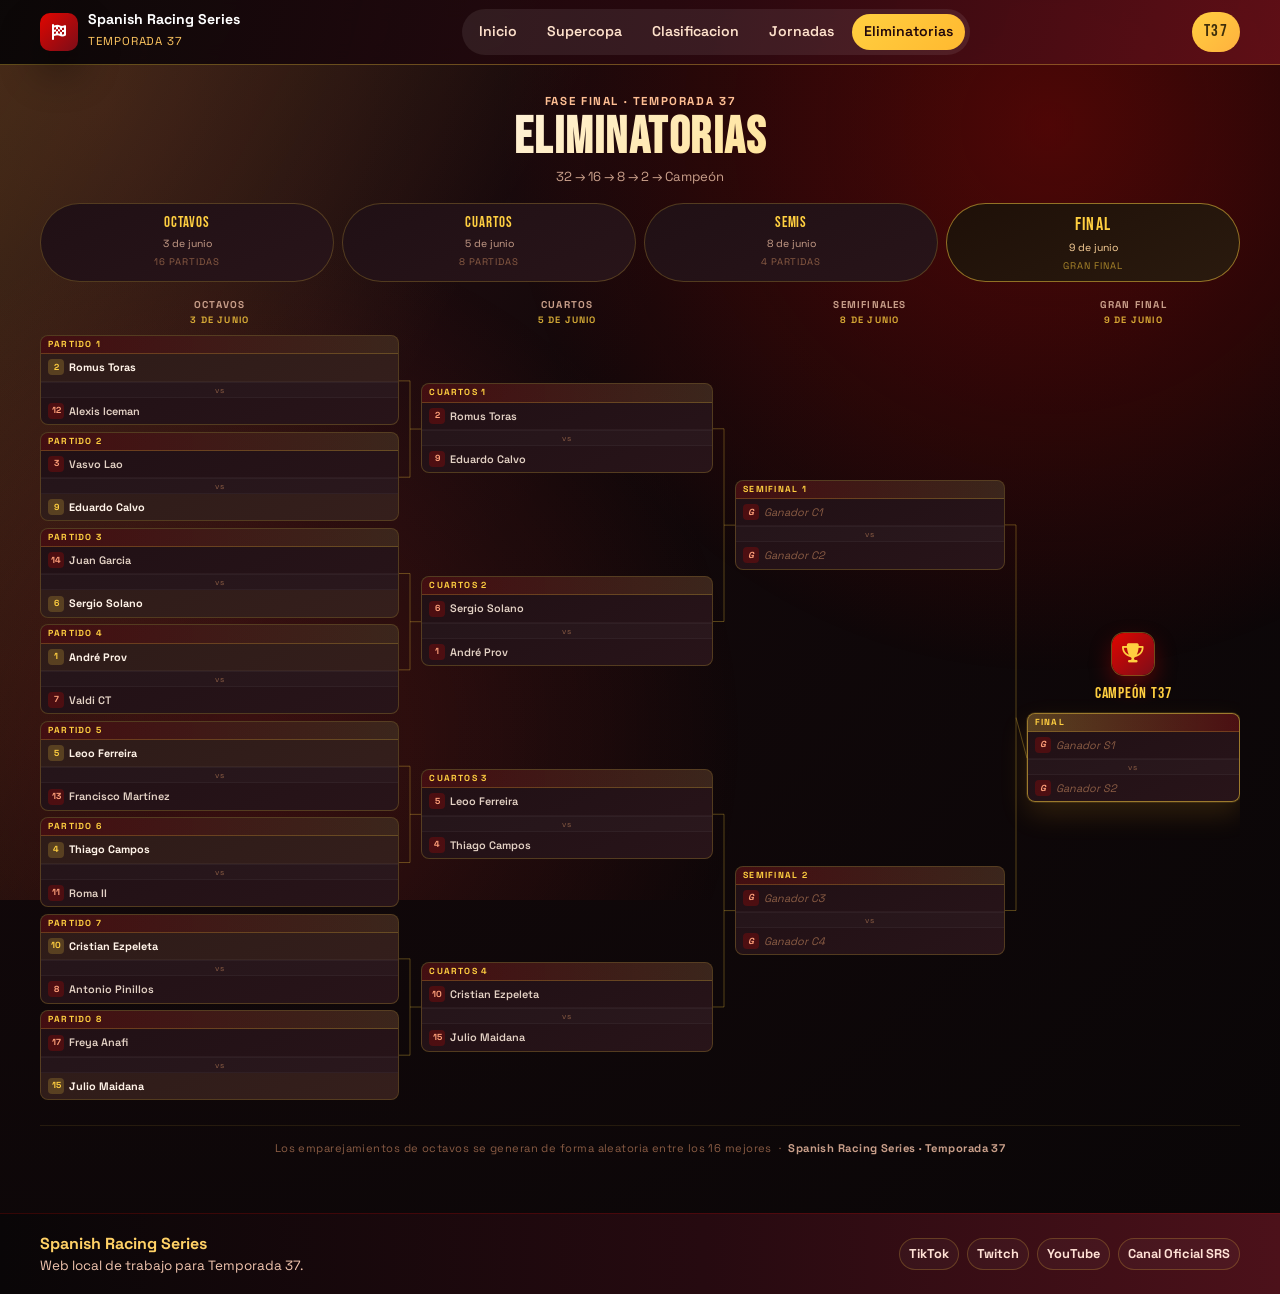
==== commit cdb46115: "rediseño de las eliminatorias" ====
--- a/eliminatorias.html
+++ b/eliminatorias.html
@@ -8,8 +8,7 @@
     <link rel="stylesheet" href="css/eliminatorias.css">
     <link rel="preconnect" href="https://fonts.googleapis.com">
     <link rel="preconnect" href="https://fonts.gstatic.com" crossorigin>
-    <link href="https://fonts.googleapis.com/css2?family=Bebas+Neue&family=Space+Grotesk:wght@400;600;700&display=swap"
-        rel="stylesheet">
+    <link href="https://fonts.googleapis.com/css2?family=Bebas+Neue&family=Space+Grotesk:wght@400;600;700&display=swap" rel="stylesheet">
     <link rel="stylesheet" href="https://cdnjs.cloudflare.com/ajax/libs/font-awesome/6.4.0/css/all.min.css">
 </head>
 
@@ -42,7 +41,7 @@
         <section class="elim-section">
             <div class="container">
 
-                <!-- Cabecera -->
+                <!-- Cabecera compacta -->
                 <div class="elim-header">
                     <p class="elim-kicker">Fase final · Temporada 37</p>
                     <h1 class="elim-title">Eliminatorias</h1>
@@ -53,18 +52,22 @@
                 <div class="phases">
                     <div class="phase-pill">
                         <div class="phase-name">Octavos</div>
+                        <div class="phase-date">3 de junio</div>
                         <div class="phase-icon">16 partidas</div>
                     </div>
                     <div class="phase-pill">
                         <div class="phase-name">Cuartos</div>
+                        <div class="phase-date">5 de junio</div>
                         <div class="phase-icon">8 partidas</div>
                     </div>
                     <div class="phase-pill">
                         <div class="phase-name">Semis</div>
+                        <div class="phase-date">8 de junio</div>
                         <div class="phase-icon">4 partidas</div>
                     </div>
                     <div class="phase-pill phase-pill--final">
                         <div class="phase-name">Final</div>
+                        <div class="phase-date">9 de junio</div>
                         <div class="phase-icon">Gran Final</div>
                     </div>
                 </div>
@@ -331,11 +334,9 @@
                 <p>Web local de trabajo para Temporada 37.</p>
             </div>
             <div class="footer-links">
-                <a href="https://www.tiktok.com/@calvo.plan?_r=1&_t=ZN-93aEsFGNWVi" target="_blank"
-                    rel="noopener noreferrer">TikTok</a>
+                <a href="https://www.tiktok.com/@calvo.plan?_r=1&_t=ZN-93aEsFGNWVi" target="_blank" rel="noopener noreferrer">TikTok</a>
                 <a href="https://www.twitch.tv/sergiote_g20" target="_blank" rel="noopener noreferrer">Twitch</a>
-                <a href="https://youtube.com/@spanishracingseries?si=9LkAzkI-EK1h5c3W" target="_blank"
-                    rel="noopener noreferrer">YouTube</a>
+                <a href="https://youtube.com/@spanishracingseries?si=9LkAzkI-EK1h5c3W" target="_blank" rel="noopener noreferrer">YouTube</a>
                 <a href="https://discord.gg/anDChwwQA" target="_blank" rel="noopener noreferrer">Canal Oficial SRS</a>
             </div>
         </div>
--- a/css/eliminatorias.css
+++ b/css/eliminatorias.css
@@ -1,5 +1,6 @@
 /* ========================================
-   SPANISH RACING SERIES - ELIMINATORIAS T36
+   SPANISH RACING SERIES - ELIMINATORIAS T37
+   Diseño compacto para captura sin scroll
    ======================================== */
 
 :root {
@@ -19,19 +20,13 @@
     --border: rgba(255, 207, 64, 0.22);
     --border-bright: rgba(255, 207, 64, 0.6);
     --shadow-soft: 0 20px 40px rgba(0, 0, 0, 0.45);
-    --shadow-strong: 0 24px 70px rgba(0, 0, 0, 0.6);
     --radius-xl: 26px;
     --radius-md: 14px;
-    --radius-sm: 10px;
+    --radius-sm: 8px;
     --transition: all 0.25s ease;
 }
 
-* {
-    margin: 0;
-    padding: 0;
-    box-sizing: border-box;
-}
-
+* { margin: 0; padding: 0; box-sizing: border-box; }
 html { scroll-behavior: smooth; }
 
 body {
@@ -58,7 +53,7 @@
     margin-inline: auto;
 }
 
-/* ===== HEADER (reutiliza estilos de styles.css) ===== */
+/* ===== HEADER ===== */
 .main-header {
     position: sticky;
     top: 0;
@@ -69,7 +64,7 @@
 }
 
 .header-wrap {
-    min-height: 76px;
+    min-height: 64px;
     display: grid;
     grid-template-columns: auto 1fr auto;
     align-items: center;
@@ -85,35 +80,35 @@
 }
 
 .brand-mark {
-    width: 42px;
-    height: 42px;
+    width: 38px;
+    height: 38px;
     display: grid;
     place-items: center;
-    border-radius: 12px;
+    border-radius: 10px;
     background: linear-gradient(135deg, var(--red-500), #7b0d18);
     color: #fff;
     box-shadow: var(--shadow-soft);
 }
 
-.brand-text strong { display: block; font-size: 0.92rem; line-height: 1.1; }
-.brand-text small  { color: #ffc761; font-size: 0.74rem; letter-spacing: 0.08em; text-transform: uppercase; }
+.brand-text strong { display: block; font-size: 0.88rem; line-height: 1.1; }
+.brand-text small  { color: #ffc761; font-size: 0.72rem; letter-spacing: 0.08em; text-transform: uppercase; }
 
 .main-nav {
     justify-self: center;
     display: flex;
     align-items: center;
-    gap: 8px;
+    gap: 6px;
     background: rgba(255, 255, 255, 0.08);
     border-radius: 999px;
-    padding: 6px;
+    padding: 5px;
 }
 
 .main-nav a {
     text-decoration: none;
     color: #ffe2cc;
     font-weight: 600;
-    font-size: 0.92rem;
-    padding: 8px 14px;
+    font-size: 0.88rem;
+    padding: 7px 12px;
     border-radius: 999px;
     transition: var(--transition);
 }
@@ -126,9 +121,9 @@
 
 .season-chip {
     border-radius: 999px;
-    padding: 9px 14px;
+    padding: 7px 12px;
     font-family: 'Bebas Neue', sans-serif;
-    font-size: 1.1rem;
+    font-size: 1.05rem;
     letter-spacing: 0.08em;
     background: linear-gradient(135deg, var(--gold-500), #ffb13e);
     color: #3f2f0b;
@@ -136,52 +131,52 @@
 
 /* ===== SECTION ===== */
 .elim-section {
-    padding: 64px 0 80px;
+    padding: 28px 0 40px;
 }
 
 /* ===== CABECERA ===== */
 .elim-header {
     text-align: center;
-    margin-bottom: 40px;
+    margin-bottom: 16px;
 }
 
 .elim-kicker {
-    font-size: 0.76rem;
+    font-size: 0.72rem;
     text-transform: uppercase;
     letter-spacing: 0.14em;
     color: #ffbf94;
-    margin-bottom: 8px;
+    margin-bottom: 4px;
     font-weight: 700;
 }
 
 .elim-title {
     font-family: 'Bebas Neue', sans-serif;
-    font-size: clamp(3rem, 7vw, 5rem);
+    font-size: clamp(2rem, 5vw, 3.2rem);
     letter-spacing: 0.03em;
     line-height: 0.95;
     background: linear-gradient(135deg, #fff5e8 30%, var(--gold-500));
     -webkit-background-clip: text;
     -webkit-text-fill-color: transparent;
     background-clip: text;
-    margin-bottom: 10px;
+    margin-bottom: 4px;
 }
 
 .elim-sub {
     color: var(--ink-700);
-    font-size: 0.9rem;
+    font-size: 0.82rem;
 }
 
 /* ===== PHASE PILLS ===== */
 .phases {
     display: grid;
     grid-template-columns: repeat(4, 1fr);
-    gap: 12px;
-    margin-bottom: 36px;
+    gap: 8px;
+    margin-bottom: 16px;
 }
 
 .phase-pill {
     text-align: center;
-    padding: 14px 10px;
+    padding: 8px 6px;
     border-radius: 999px;
     border: 1px solid var(--border);
     background: linear-gradient(155deg, var(--card-900), var(--card-850));
@@ -191,7 +186,6 @@
 .phase-pill:hover {
     border-color: var(--border-bright);
     transform: translateY(-2px);
-    box-shadow: 0 8px 24px rgba(0,0,0,0.3);
 }
 
 .phase-pill--final {
@@ -201,67 +195,61 @@
 
 .phase-pill .phase-name {
     font-family: 'Bebas Neue', sans-serif;
-    font-size: 1.1rem;
+    font-size: 0.95rem;
     letter-spacing: 0.06em;
     color: var(--gold-500);
 }
 
-.phase-pill--final .phase-name {
-    font-size: 1.3rem;
-}
+.phase-pill--final .phase-name { font-size: 1.1rem; }
 
 .phase-pill .phase-date {
-    font-size: 0.72rem;
+    font-size: 0.65rem;
     color: var(--ink-700);
-    margin-top: 3px;
-}
-
-.phase-pill--final .phase-date {
-    color: #ffd59c;
-}
+    margin-top: 2px;
+}
+
+.phase-pill--final .phase-date { color: #ffd59c; }
 
 .phase-pill .phase-icon {
-    font-size: 0.65rem;
+    font-size: 0.6rem;
     letter-spacing: 0.1em;
     text-transform: uppercase;
     color: var(--ink-600);
-    margin-top: 5px;
-}
-
-.phase-pill--final .phase-icon {
-    color: rgba(255, 207, 64, 0.6);
-}
+    margin-top: 3px;
+}
+
+.phase-pill--final .phase-icon { color: rgba(255, 207, 64, 0.6); }
 
 /* ===== BRACKET WRAP ===== */
 .bracket-wrap {
     overflow-x: auto;
-    padding-bottom: 12px;
+    padding-bottom: 8px;
 }
 
 .bracket {
     display: flex;
     align-items: stretch;
-    min-width: 860px;
+    min-width: 780px;
     gap: 0;
 }
 
 /* ===== COL LABELS ===== */
 .col-label {
-    font-size: 0.7rem;
+    font-size: 0.62rem;
     text-transform: uppercase;
     letter-spacing: 0.12em;
     color: var(--ink-700);
     font-weight: 700;
     text-align: center;
-    margin-bottom: 10px;
+    margin-bottom: 6px;
     padding: 0 4px;
 }
 
 .col-label span {
     display: block;
     color: var(--gold-500);
-    font-size: 0.65rem;
-    margin-top: 2px;
+    font-size: 0.58rem;
+    margin-top: 1px;
     opacity: 0.8;
 }
 
@@ -276,24 +264,24 @@
 .col--octavos { flex: 1.6; }
 .col--cuartos { flex: 1.3; }
 .col--semis   { flex: 1.2; }
-.col--final   { flex: 1; }
+.col--final   { flex: 0.95; }
 
 .match-group {
     display: flex;
     flex-direction: column;
     flex: 1;
     justify-content: space-around;
-    gap: 6px;
+    gap: 4px;
 }
 
 /* ===== CONNECTOR COLUMNS ===== */
 .connector-col {
-    width: 28px;
+    width: 22px;
     flex-shrink: 0;
     position: relative;
 }
 
-/* ===== MATCH CARD ===== */
+/* ===== MATCH CARD — COMPACTO ===== */
 .match {
     border-radius: var(--radius-sm);
     overflow: hidden;
@@ -304,15 +292,15 @@
 
 .match:hover {
     border-color: rgba(255, 207, 64, 0.45);
-    box-shadow: 0 8px 24px rgba(0, 0, 0, 0.4);
+    box-shadow: 0 6px 16px rgba(0, 0, 0, 0.4);
     transform: translateY(-1px);
 }
 
 .match-header {
     background: linear-gradient(90deg, rgba(225, 6, 0, 0.18), rgba(255, 207, 64, 0.1));
     border-bottom: 1px solid var(--border);
-    padding: 4px 10px;
-    font-size: 0.6rem;
+    padding: 2px 7px;
+    font-size: 0.55rem;
     letter-spacing: 0.14em;
     text-transform: uppercase;
     color: var(--gold-500);
@@ -323,23 +311,23 @@
     background: linear-gradient(90deg, rgba(255, 207, 64, 0.25), rgba(225, 6, 0, 0.2));
 }
 
+/* Slot compacto: altura reducida */
 .match-slot {
     display: flex;
     align-items: center;
-    gap: 8px;
-    padding: 8px 10px;
-    font-size: 0.78rem;
+    gap: 5px;
+    padding: 5px 7px;
+    font-size: 0.68rem;
     font-weight: 600;
     color: var(--ink-800);
     border-bottom: 1px solid rgba(255, 255, 255, 0.04);
-    min-height: 34px;
+    min-height: 24px;
     transition: background 0.15s;
 }
 
 .match-slot:last-child { border-bottom: none; }
 .match-slot.tbd { color: var(--ink-600); font-style: italic; font-weight: 400; }
 
-/* Cuando el slot tiene ganador definido */
 .match-slot.winner {
     color: #fff3e8;
     font-style: normal;
@@ -348,13 +336,13 @@
 }
 
 .slot-seed {
-    width: 20px;
-    height: 20px;
-    border-radius: 5px;
+    width: 16px;
+    height: 16px;
+    border-radius: 4px;
     background: rgba(225, 6, 0, 0.22);
     display: grid;
     place-items: center;
-    font-size: 0.6rem;
+    font-size: 0.55rem;
     font-weight: 700;
     color: #ffa07a;
     flex-shrink: 0;
@@ -374,10 +362,10 @@
 
 .vs-divider {
     text-align: center;
-    font-size: 0.55rem;
+    font-size: 0.5rem;
     letter-spacing: 0.14em;
     color: var(--ink-600);
-    padding: 2px 0;
+    padding: 1px 0;
     background: rgba(255, 255, 255, 0.015);
     border-top: 1px solid rgba(255, 255, 255, 0.04);
     border-bottom: 1px solid rgba(255, 255, 255, 0.04);
@@ -389,26 +377,26 @@
     flex-direction: column;
     align-items: center;
     justify-content: center;
-    gap: 10px;
+    gap: 7px;
     flex: 1;
-    padding: 8px 0;
+    padding: 6px 0;
 }
 
 .trophy {
-    width: 52px;
-    height: 52px;
-    border-radius: 14px;
+    width: 42px;
+    height: 42px;
+    border-radius: 12px;
     background: linear-gradient(135deg, var(--red-500), #7b0d18);
     display: grid;
     place-items: center;
-    box-shadow: 0 0 0 1px rgba(255, 207, 64, 0.35), 0 12px 28px rgba(225, 6, 0, 0.35);
-    font-size: 1.4rem;
+    box-shadow: 0 0 0 1px rgba(255, 207, 64, 0.35), 0 10px 22px rgba(225, 6, 0, 0.35);
+    font-size: 1.2rem;
     color: var(--gold-500);
 }
 
 .final-title {
     font-family: 'Bebas Neue', sans-serif;
-    font-size: 1.2rem;
+    font-size: 1rem;
     letter-spacing: 0.06em;
     color: var(--gold-500);
     text-align: center;
@@ -419,24 +407,20 @@
     border-color: rgba(255, 207, 64, 0.55);
     box-shadow:
         0 0 0 1px rgba(255, 207, 64, 0.12),
-        0 16px 36px rgba(255, 176, 32, 0.15);
+        0 12px 28px rgba(255, 176, 32, 0.15);
     animation: finalpulse 2.6s ease-in-out infinite;
 }
 
 @keyframes finalpulse {
-    0%, 100% {
-        box-shadow: 0 0 0 1px rgba(255,207,64,0.12), 0 16px 36px rgba(255,176,32,0.12);
-    }
-    50% {
-        box-shadow: 0 0 0 1px rgba(255,207,64,0.3), 0 20px 44px rgba(255,176,32,0.22);
-    }
+    0%, 100% { box-shadow: 0 0 0 1px rgba(255,207,64,0.12), 0 12px 28px rgba(255,176,32,0.12); }
+    50%       { box-shadow: 0 0 0 1px rgba(255,207,64,0.3),  0 16px 36px rgba(255,176,32,0.22); }
 }
 
 @media (prefers-reduced-motion: reduce) {
     .match--final { animation: none; }
 }
 
-/* ===== CONNECTORS (SVG dibujados por JS) ===== */
+/* ===== CONNECTORS ===== */
 .connector-col svg {
     width: 100%;
     height: 100%;
@@ -446,11 +430,11 @@
 /* ===== BRACKET NOTE ===== */
 .bracket-note {
     text-align: center;
-    margin-top: 32px;
-    font-size: 0.76rem;
+    margin-top: 16px;
+    font-size: 0.7rem;
     color: var(--ink-600);
     border-top: 1px solid rgba(255, 207, 64, 0.1);
-    padding-top: 20px;
+    padding-top: 14px;
     letter-spacing: 0.04em;
 }
 
@@ -458,30 +442,30 @@
 
 /* ===== FOOTER ===== */
 .main-footer {
-    margin-top: 20px;
+    margin-top: 16px;
     border-top: 1px solid rgba(225, 6, 0, 0.2);
     background: linear-gradient(90deg, #090607 0%, #260a10 55%, #4c111a 100%);
 }
 
 .footer-wrap {
-    min-height: 94px;
+    min-height: 80px;
     display: flex;
     justify-content: space-between;
     align-items: center;
     gap: 16px;
 }
 
-.footer-wrap p  { color: #f1c5af; font-size: 0.88rem; }
+.footer-wrap p  { color: #f1c5af; font-size: 0.84rem; }
 .footer-wrap strong { color: var(--gold-400); }
 
-.footer-links { display: flex; gap: 10px; flex-wrap: wrap; }
+.footer-links { display: flex; gap: 8px; flex-wrap: wrap; }
 
 .footer-links a {
     text-decoration: none;
     color: #ffe1d5;
     font-weight: 700;
-    font-size: 0.84rem;
-    padding: 6px 10px;
+    font-size: 0.8rem;
+    padding: 5px 9px;
     border-radius: 999px;
     border: 1px solid rgba(255, 207, 64, 0.22);
     background: rgba(255, 255, 255, 0.03);
@@ -496,14 +480,14 @@
 
 /* ===== RESPONSIVE ===== */
 @media (max-width: 980px) {
-    .header-wrap { grid-template-columns: 1fr; padding: 12px 0; }
+    .header-wrap { grid-template-columns: 1fr; padding: 10px 0; }
     .main-nav { justify-self: start; }
     .season-chip { justify-self: start; }
     .phases { grid-template-columns: repeat(2, 1fr); }
 }
 
 @media (max-width: 640px) {
-    .elim-section { padding: 40px 0 60px; }
-    .phases { grid-template-columns: repeat(2, 1fr); gap: 8px; }
-    .footer-wrap { flex-direction: column; align-items: flex-start; padding: 18px 0; }
-}
+    .elim-section { padding: 20px 0 32px; }
+    .phases { grid-template-columns: repeat(2, 1fr); gap: 6px; }
+    .footer-wrap { flex-direction: column; align-items: flex-start; padding: 14px 0; }
+}
